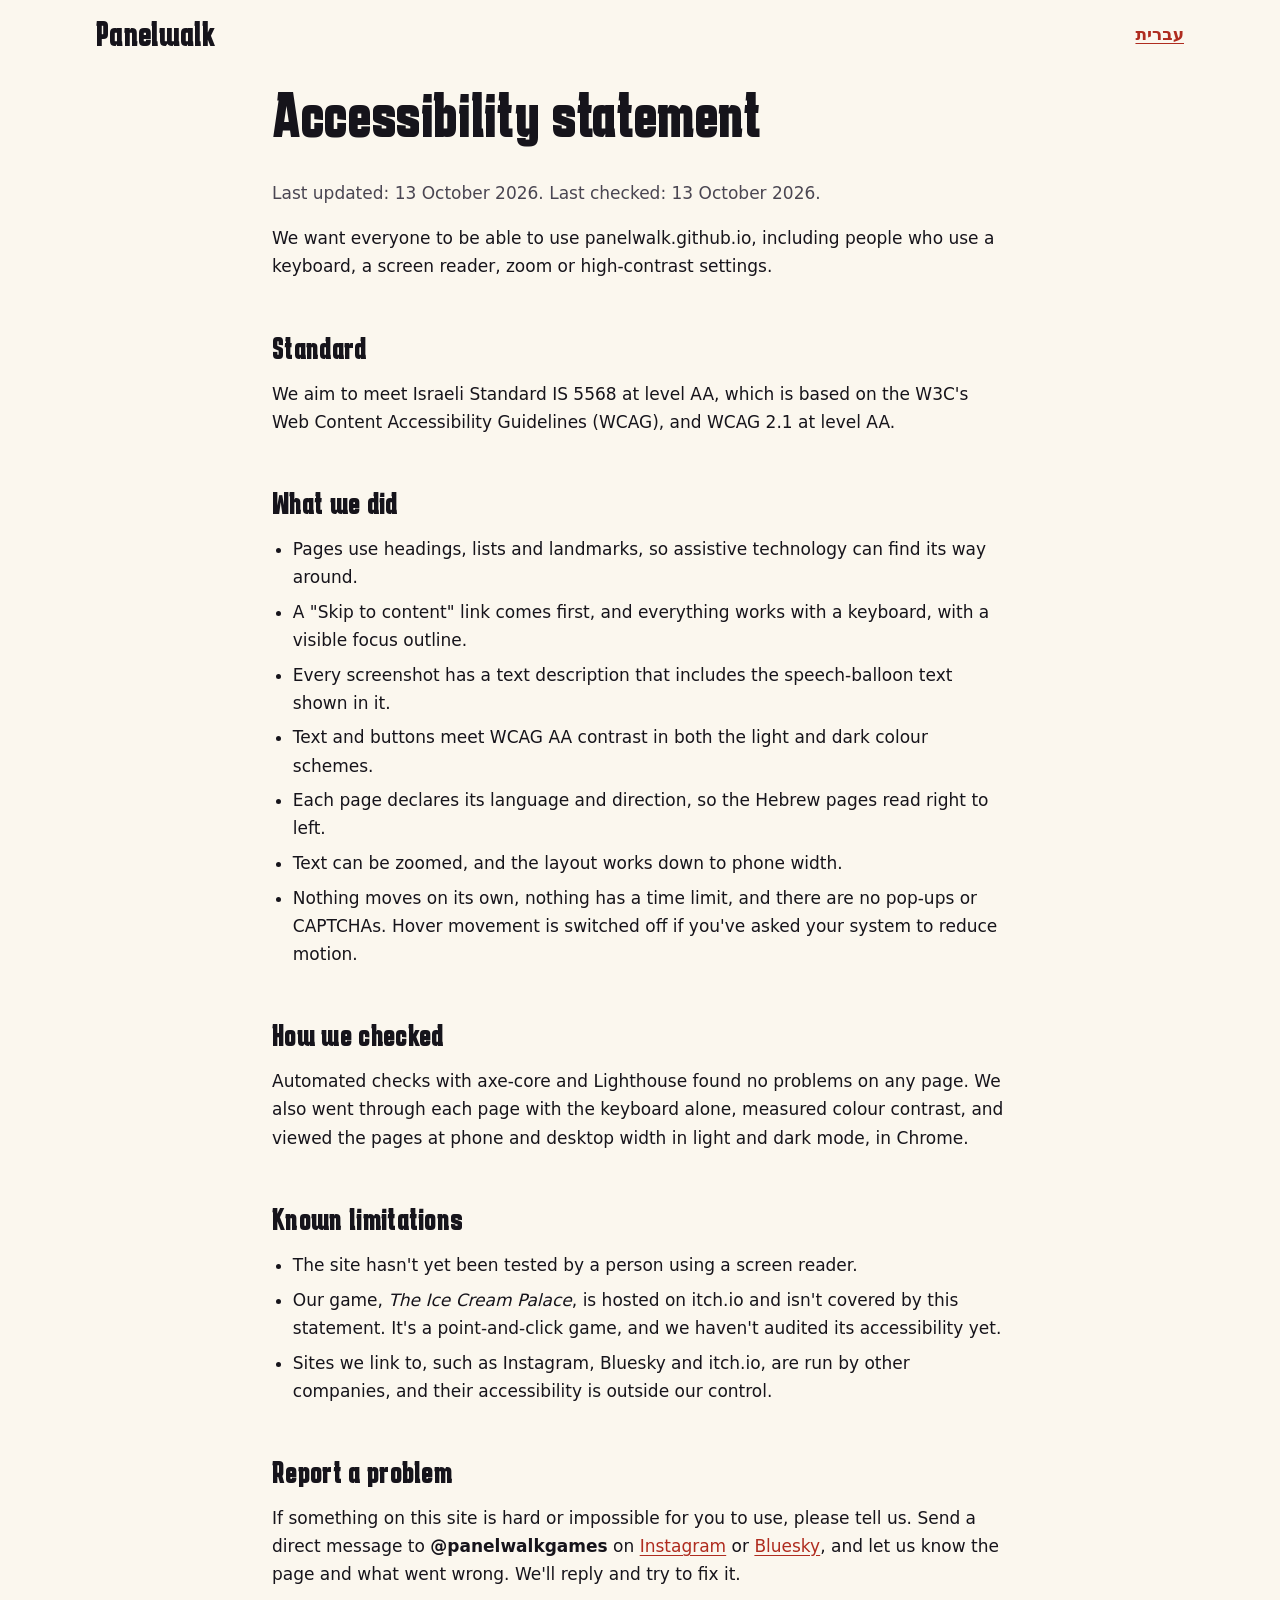
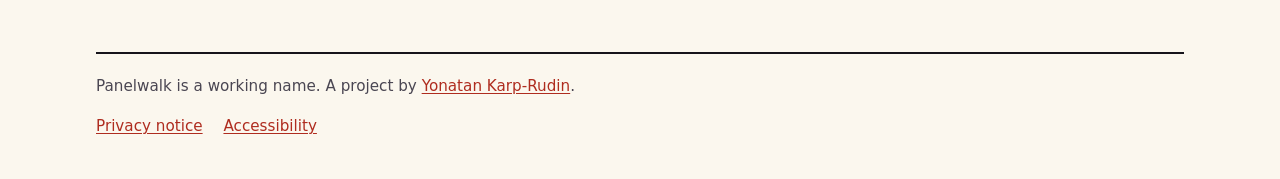
==== accessibility/index.html @ fcb21336 "Draft accessibility statement in English and Hebrew (IS 5568 / WCAG 2.1 AA, what was tested, known l" ====
<!doctype html>
<!-- Accessibility statement (English). Hebrew twin: ../he/accessibility/index.html. Re-test and update the dates when the site changes. -->
<html lang="en" dir="ltr">
<head>
  <meta charset="utf-8">
  <meta name="viewport" content="width=device-width, initial-scale=1">
  <title>Accessibility statement · Panelwalk</title>
  <meta name="description" content="How accessible the Panelwalk website is, what we tested, the known limitations and how to report a problem.">
  <meta name="color-scheme" content="light dark">
  <link rel="canonical" href="https://panelwalk.github.io/accessibility/">
  <link rel="alternate" hreflang="en" href="https://panelwalk.github.io/accessibility/">
  <link rel="alternate" hreflang="he" href="https://panelwalk.github.io/he/accessibility/">
  <link rel="alternate" hreflang="x-default" href="https://panelwalk.github.io/accessibility/">
  <link rel="icon" href="/favicon.svg" type="image/svg+xml">
  <link rel="icon" href="/favicon.png" type="image/png" sizes="32x32">
  <link rel="apple-touch-icon" href="/apple-touch-icon.png">
  <link rel="stylesheet" href="../style.css">
</head>
<body>
  <a class="skip" href="#main">Skip to content</a>

  <header class="shell top">
    <a class="brand" href="../">Panelwalk</a>
    <a class="lang" href="../he/accessibility/" lang="he" hreflang="he">עברית</a>
  </header>

  <main id="main" class="shell doc">
    <h1>Accessibility statement</h1>
    <p class="updated">Last updated: 13 October 2026. Last checked: 13 October 2026.</p>

    <p>We want everyone to be able to use panelwalk.github.io, including people who use a keyboard, a screen reader, zoom or high-contrast settings.</p>

    <h2>Standard</h2>
    <p>We aim to meet Israeli Standard IS 5568 at level AA, which is based on the W3C's Web Content Accessibility Guidelines (WCAG), and WCAG 2.1 at level AA.</p>

    <h2>What we did</h2>
    <ul>
      <li>Pages use headings, lists and landmarks, so assistive technology can find its way around.</li>
      <li>A "Skip to content" link comes first, and everything works with a keyboard, with a visible focus outline.</li>
      <li>Every screenshot has a text description that includes the speech-balloon text shown in it.</li>
      <li>Text and buttons meet WCAG AA contrast in both the light and dark colour schemes.</li>
      <li>Each page declares its language and direction, so the Hebrew pages read right to left.</li>
      <li>Text can be zoomed, and the layout works down to phone width.</li>
      <li>Nothing moves on its own, nothing has a time limit, and there are no pop-ups or CAPTCHAs. Hover movement is switched off if you've asked your system to reduce motion.</li>
    </ul>

    <h2>How we checked</h2>
    <p>Automated checks with axe-core and Lighthouse found no problems on any page. We also went through each page with the keyboard alone, measured colour contrast, and viewed the pages at phone and desktop width in light and dark mode, in Chrome.</p>

    <h2>Known limitations</h2>
    <ul>
      <li>The site hasn't yet been tested by a person using a screen reader.</li>
      <li>Our game, <em>The Ice Cream Palace</em>, is hosted on itch.io and isn't covered by this statement. It's a point-and-click game, and we haven't audited its accessibility yet.</li>
      <li>Sites we link to, such as Instagram, Bluesky and itch.io, are run by other companies, and their accessibility is outside our control.</li>
    </ul>

    <h2>Report a problem</h2>
    <p>If something on this site is hard or impossible for you to use, please tell us. Send a direct message to <strong>@panelwalkgames</strong> on <a href="https://www.instagram.com/panelwalkgames/">Instagram</a> or <a href="https://bsky.app/profile/panelwalkgames.bsky.social">Bluesky</a>, and let us know the page and what went wrong. We'll reply and try to fix it.</p>
  </main>

  <footer class="shell">
    <p>Panelwalk is a working name. A project by <a href="https://yonatankarp.github.io/">Yonatan Karp-Rudin</a>.</p>
    <nav aria-label="Site information"><a href="/privacy/">Privacy notice</a> <a href="/accessibility/" aria-current="page">Accessibility</a></nav>
  </footer>
</body>
</html>
---- style.css ----
/* Artist pitch page, shared by index.html (English) and he/index.html (Hebrew, RTL).
   Standalone on purpose: the site's Hugo head loads analytics, and this page must have none.
   Logical properties (inline/block) keep the layout mirrored correctly in RTL. */

/* Karantina 700, self-hosted so visitors' browsers never contact Google (OFL, see fonts/OFL.txt).
   Files and unicode-ranges from the Google Fonts css2 API, v13. */
@font-face {
  font-family: "Karantina";
  font-weight: 700;
  font-display: swap;
  src: url(fonts/karantina-700-hebrew.woff2) format("woff2");
  unicode-range: U+0307-0308, U+0590-05FF, U+200C-2010, U+20AA, U+25CC, U+FB1D-FB4F;
}
@font-face {
  font-family: "Karantina";
  font-weight: 700;
  font-display: swap;
  src: url(fonts/karantina-700-latin-ext.woff2) format("woff2");
  unicode-range: U+0100-02BA, U+02BD-02C5, U+02C7-02CC, U+02CE-02D7, U+02DD-02FF, U+0304, U+0308, U+0329, U+1D00-1DBF, U+1E00-1E9F, U+1EF2-1EFF, U+2020, U+20A0-20AB, U+20AD-20C4, U+2113, U+2C60-2C7F, U+A720-A7FF;
}
@font-face {
  font-family: "Karantina";
  font-weight: 700;
  font-display: swap;
  src: url(fonts/karantina-700-latin.woff2) format("woff2");
  unicode-range: U+0000-00FF, U+0131, U+0152-0153, U+02BB-02BC, U+02C6, U+02DA, U+02DC, U+0304, U+0308, U+0329, U+2000-206F, U+20AC, U+2122, U+2191, U+2193, U+2212, U+2215, U+FEFF, U+FFFD;
}

:root {
  --paper: #fbf7ee;
  --panel: #ffffff;
  --ink: #16141b;
  --muted: #4a4652;
  --dot: rgba(22, 20, 27, 0.09);
  --accent: oklch(0.7 0.18 30);          /* the main site's coral */
  --link: oklch(0.5 0.17 30);
  --on-accent: #16141b;
  --caption: #ffe270;                    /* narration-box yellow */
  --display: "Karantina", "Arial Narrow", system-ui, sans-serif;
  --body: system-ui, -apple-system, BlinkMacSystemFont, "Segoe UI", "Noto Sans Hebrew", "Arial Hebrew", sans-serif;
  --line: 3px solid var(--ink);
  --pop: 4px 4px 0 var(--ink);
  color-scheme: light dark;
}

@media (prefers-color-scheme: dark) {
  :root {
    --paper: oklch(0.145 0.012 280);     /* the main site's background */
    --panel: oklch(0.2 0.012 280);
    --ink: oklch(0.95 0.005 280);
    --muted: oklch(0.8 0.014 280);
    --dot: rgba(255, 255, 255, 0.07);
    --link: oklch(0.8 0.15 33);
  }
}

* { box-sizing: border-box; }

body {
  margin: 0;
  background: var(--paper);
  color: var(--ink);
  font: 1.0625rem/1.65 var(--body);
}

a { color: var(--link); text-underline-offset: 0.15em; }
a:focus-visible, summary:focus-visible {
  outline: 3px solid var(--link);        /* --accent is under 3:1 on light paper */
  outline-offset: 3px;
  border-radius: 4px;
}

h1, h2, h3, .brand {
  font-family: var(--display);
  font-weight: 700;
  line-height: 1;
  letter-spacing: 0.01em;
  margin: 0 0 0.5em;
}
h2 { font-size: clamp(2.4rem, 7vw, 3.4rem); }
h3 { font-size: 1.75rem; margin-block-end: 0.3em; }
p { margin: 0 0 1em; }

.skip {
  position: absolute;
  inset-inline-start: 1rem;
  top: -4rem;
  background: var(--caption);
  color: var(--on-accent);
  padding: 0.5rem 1rem;
  border: var(--line);
  z-index: 10;
}
.skip:focus { top: 1rem; }

.shell {
  width: min(68rem, 100% - 2rem);        /* 16px gutter on phones */
  margin-inline: auto;
}

/* Header */
.top {
  display: flex;
  justify-content: space-between;
  align-items: center;
  gap: 1rem;
  padding-block: 1rem;
}
.brand { font-size: 2.2rem; margin: 0; color: var(--ink); text-decoration: none; }
.lang { font-weight: 700; }

/* Hero */
.hero {
  border: var(--line);
  box-shadow: var(--pop);
  background-color: var(--panel);
  background-image: radial-gradient(var(--dot) 1.5px, transparent 2px);
  background-size: 12px 12px;
  padding: clamp(1.5rem, 5vw, 3.5rem);
  margin-block: 0.5rem 3.5rem;
}
.eyebrow {
  display: inline-block;
  background: var(--caption);
  color: var(--on-accent);
  border: var(--line);
  padding: 0.15rem 0.7rem;
  font-weight: 700;
  font-size: 0.95rem;
  margin-block-end: 1rem;
}
.hero h1 { font-size: clamp(3.4rem, 13vw, 7rem); }

.balloon {
  position: relative;
  max-width: 40rem;
  background: var(--panel);
  border: var(--line);
  border-radius: 1.75rem;
  padding: 1rem 1.4rem;
  margin-block: 0.5rem 2.25rem;
  font-size: 1.15rem;
}
.balloon::after {                        /* the balloon's tail */
  content: "";
  position: absolute;
  inset-inline-start: 2.5rem;
  bottom: -0.72rem;
  width: 1.2rem;
  height: 1.2rem;
  background: var(--panel);
  border-inline-end: var(--line);
  border-bottom: var(--line);
  transform: rotate(45deg);
}
.balloon p { margin: 0; }

.actions { display: flex; flex-wrap: wrap; gap: 0.9rem; }
.btn {
  display: inline-block;
  padding: 0.6rem 1.3rem;
  border: 3px solid var(--on-accent);
  border-radius: 999px;
  background: var(--accent);
  color: var(--on-accent);
  font-weight: 700;
  text-decoration: none;
  box-shadow: var(--pop);
}
.btn.alt { background: var(--panel); color: var(--ink); border-color: var(--ink); }
.btn:hover { transform: translate(-1px, -1px); }
@media (prefers-reduced-motion: reduce) { .btn:hover { transform: none; } }

/* Sections */
section { margin-block-end: 4rem; scroll-margin-top: 1rem; }
.lead { max-width: 42rem; color: var(--muted); font-size: 1.1rem; }

/* Showcase screenshots */
.shots figure { margin: 0; }
.shots img {
  display: block;
  width: 100%;
  height: auto;
  border: var(--line);
  box-shadow: var(--pop);
}
.shots figcaption { font-size: 0.95rem; color: var(--muted); margin-block-start: 0.6rem; }
.shots .wide { grid-column: 1 / -1; }
.credit { font-size: 0.95rem; color: var(--muted); }
.actions.play { margin-block: 0 2rem; }
.play-line { margin: 1.5rem 0 0; font-weight: 700; }
.shots {
  display: grid;
  grid-template-columns: repeat(auto-fit, minmax(min(100%, 24rem), 1fr));
  gap: 1rem;
  margin-block: 1rem 1.5rem;
}

.caption-box {
  background: var(--caption);
  color: var(--on-accent);
  border: var(--line);
  border-color: var(--on-accent);
  box-shadow: var(--pop);
  padding: 0.9rem 1.2rem;
  max-width: 40rem;
}
.caption-box p { margin: 0; }
.caption-box a { color: var(--on-accent); font-weight: 700; }

/* Steps and deal: comic panels in a grid with gutters */
.panels {
  list-style: none;
  padding: 0;
  margin: 0;
  display: grid;
  grid-template-columns: repeat(auto-fit, minmax(14rem, 1fr));
  gap: 1.1rem;
}
.panels > li {
  background: var(--panel);
  border: var(--line);
  box-shadow: var(--pop);
  padding: 1.2rem 1.3rem;
}
.panels p { margin: 0; }
.steps { counter-reset: step; }
.steps > li { counter-increment: step; }
.steps > li::before {
  content: counter(step);
  display: grid;
  place-items: center;
  width: 2.4rem;
  height: 2.4rem;
  margin-block-end: 0.8rem;
  border: var(--line);
  border-radius: 50%;
  background: var(--accent);
  color: var(--on-accent);
  font: 700 1.5rem/1 var(--display);
}
.deal { grid-template-columns: repeat(auto-fit, minmax(19rem, 1fr)); }
@media (max-width: 22rem) { .deal { grid-template-columns: 1fr; } }

/* FAQ */
.faq { max-width: 46rem; border-top: var(--line); }
.faq details { border-bottom: 2px solid var(--ink); }
.faq summary {
  cursor: pointer;
  font-weight: 700;
  font-size: 1.15rem;
  padding-block: 0.9rem;
}
.faq details p { margin-block-end: 1rem; }

/* Contact */
.contact {
  border: var(--line);
  box-shadow: var(--pop);
  background: var(--panel);
  padding: clamp(1.5rem, 5vw, 2.5rem);
}

footer {
  border-top: 2px solid var(--ink);
  padding-block: 1.25rem 2.5rem;
  color: var(--muted);
  font-size: 0.95rem;
}

/* Text pages (privacy notice, accessibility statement) */
.doc { max-width: 46rem; margin-block: 1rem 4rem; }
.doc h1 { font-size: clamp(2.8rem, 9vw, 4rem); }
.doc h2 { font-size: 2rem; margin-block-start: 1.6em; }
.doc ul { padding-inline-start: 1.3rem; margin: 0 0 1em; }
.doc li { margin-block-end: 0.4em; }
.updated { color: var(--muted); }
footer nav a { margin-inline-end: 1rem; }
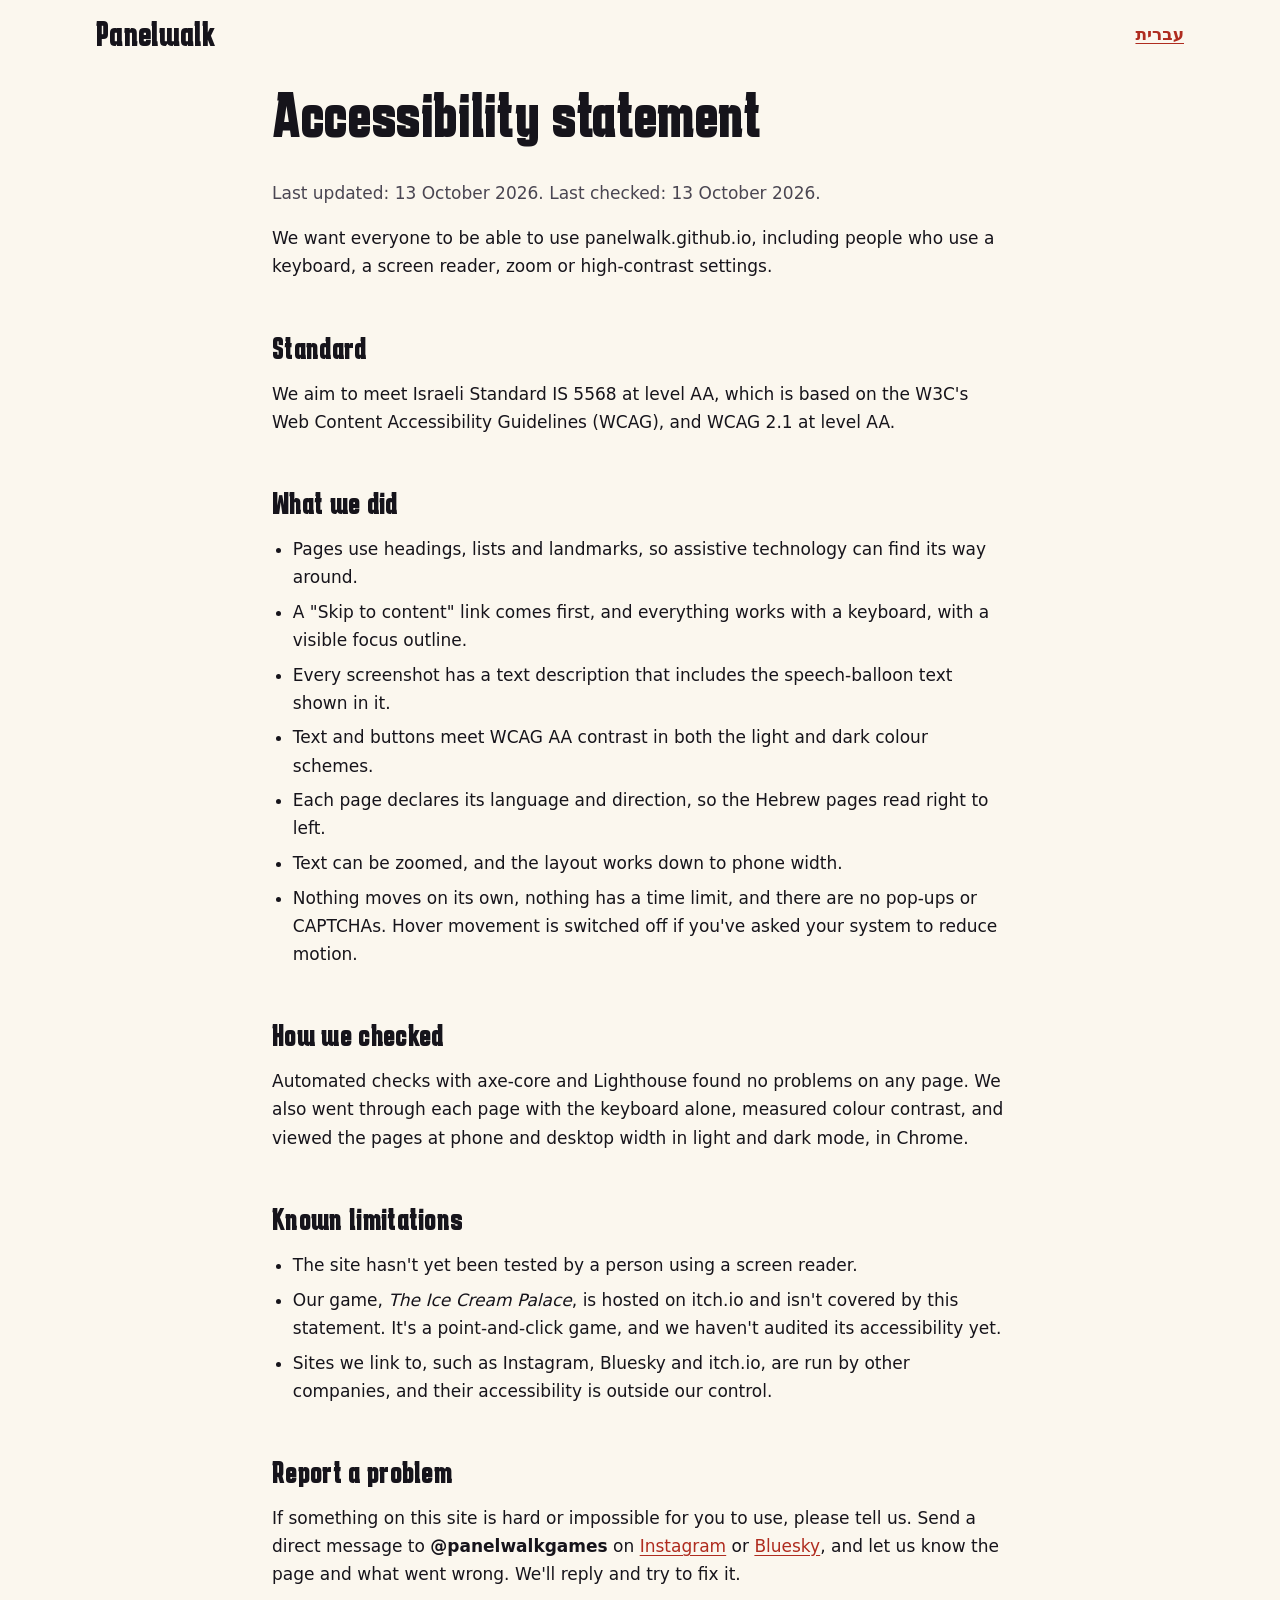
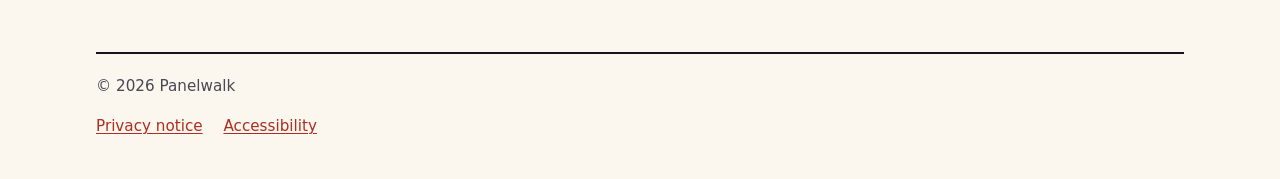
==== commit 041abaa0: "Footer shows © 2026 Panelwalk on every page instead of the founder's name and site link; privacy not" ====
--- a/accessibility/index.html
+++ b/accessibility/index.html
@@ -59,7 +59,7 @@
   </main>
 
   <footer class="shell">
-    <p>Panelwalk is a working name. A project by <a href="https://yonatankarp.github.io/">Yonatan Karp-Rudin</a>.</p>
+    <p>© 2026 Panelwalk</p>
     <nav aria-label="Site information"><a href="/privacy/">Privacy notice</a> <a href="/accessibility/" aria-current="page">Accessibility</a></nav>
   </footer>
 </body>
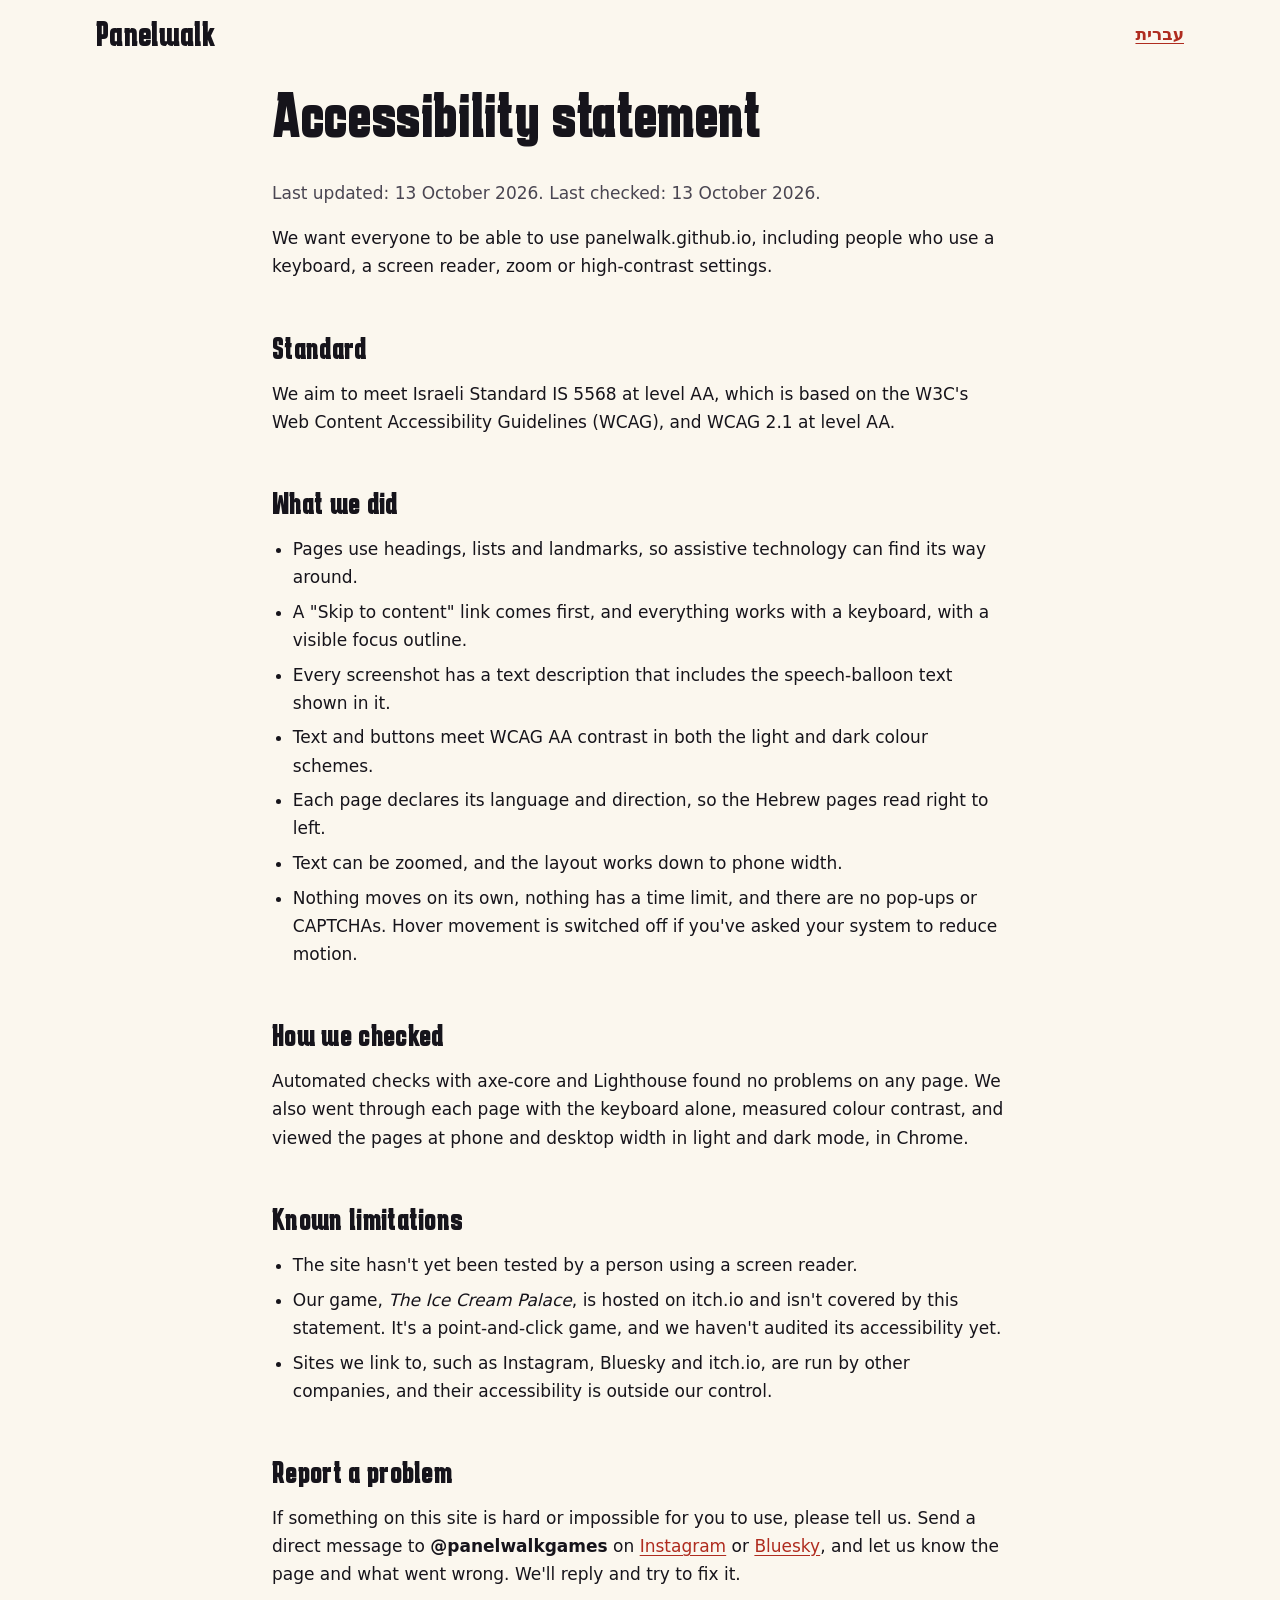
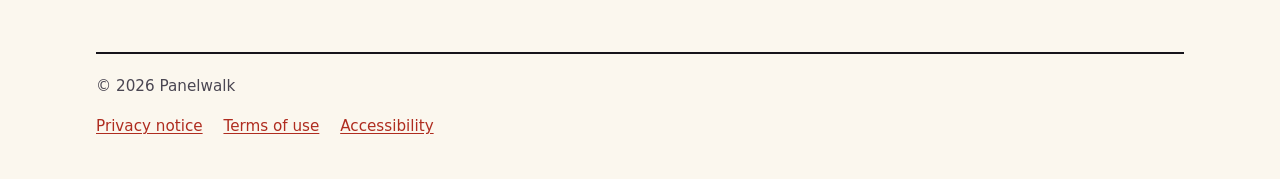
==== commit 298b5b8e: "Terms of use in English and Hebrew: free games on itch.io, no accounts or sales, content rights, lia" ====
--- a/accessibility/index.html
+++ b/accessibility/index.html
@@ -60,7 +60,7 @@
 
   <footer class="shell">
     <p>© 2026 Panelwalk</p>
-    <nav aria-label="Site information"><a href="/privacy/">Privacy notice</a> <a href="/accessibility/" aria-current="page">Accessibility</a></nav>
+    <nav aria-label="Site information"><a href="/privacy/">Privacy notice</a> <a href="/terms/">Terms of use</a> <a href="/accessibility/" aria-current="page">Accessibility</a></nav>
   </footer>
 </body>
 </html>
